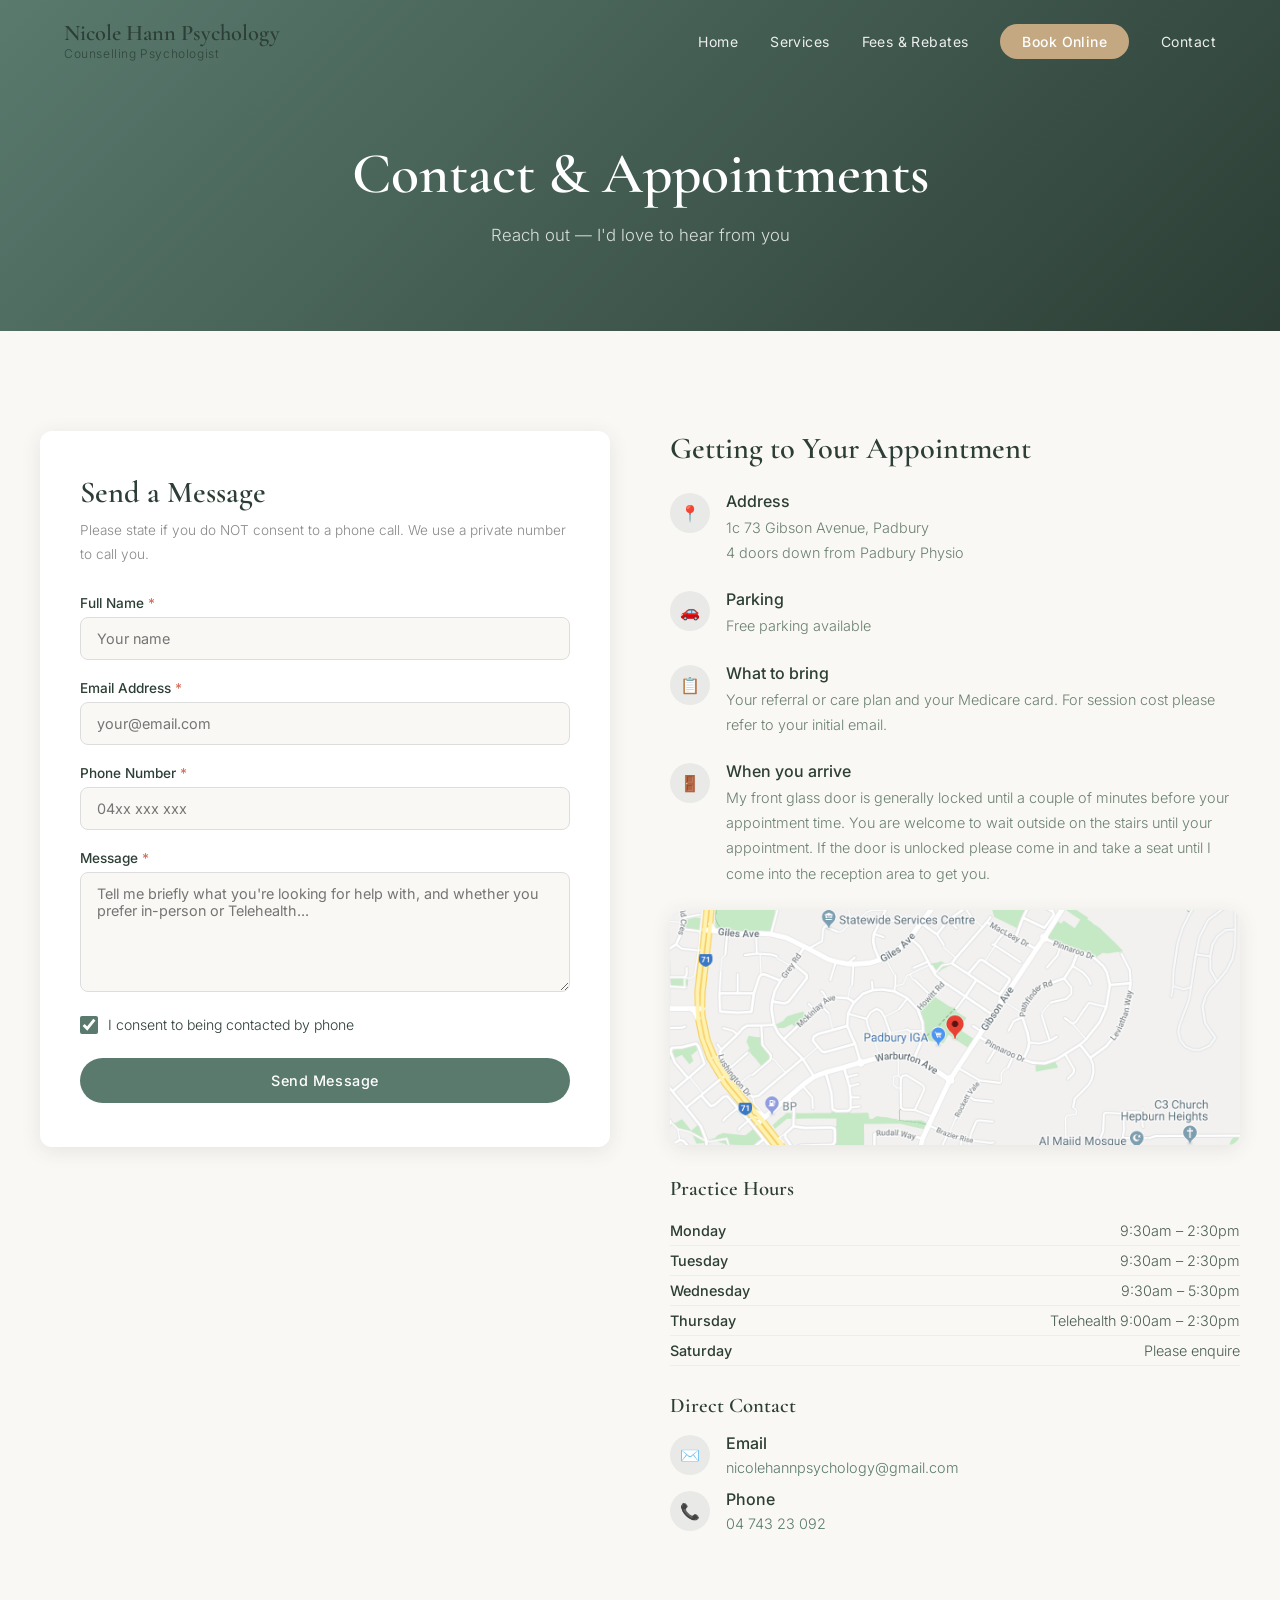
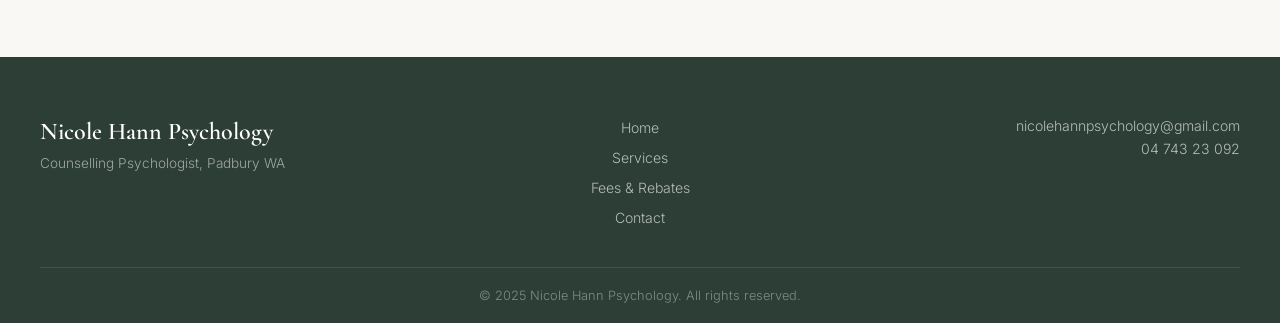
==== contact.html @ cdb74207 "feat: initial build — Nicole Hann Psychology site" ====
<!DOCTYPE html>
<html lang="en">
<head>
  <meta charset="UTF-8" />
  <meta name="viewport" content="width=device-width, initial-scale=1.0" />
  <title>Contact &amp; Appointments | Nicole Hann Psychology</title>
  <meta name="description" content="Book an appointment or get in touch with Nicole Hann Psychology — Counselling Psychologist, Padbury Perth WA. Telehealth immediately available." />
  <link rel="preconnect" href="https://fonts.googleapis.com" />
  <link rel="preconnect" href="https://fonts.gstatic.com" crossorigin />
  <link href="https://fonts.googleapis.com/css2?family=Cormorant+Garamond:wght@400;600&family=Inter:wght@300;400;500&display=swap" rel="stylesheet" />
  <link rel="stylesheet" href="css/style.css" />
</head>
<body>

  <!-- NAV -->
  <nav class="nav scrolled" id="mainNav">
    <div class="nav-container">
      <a href="index.html" class="nav-logo" style="color:var(--dark);">
        Nicole Hann Psychology
        <span>Counselling Psychologist</span>
      </a>
      <ul class="nav-links">
        <li><a href="index.html">Home</a></li>
        <li><a href="services.html">Services</a></li>
        <li><a href="health-plans.html">Fees &amp; Rebates</a></li>
        <li><a href="contact.html" class="btn-nav">Book Online</a></li>
        <li><a href="contact.html">Contact</a></li>
      </ul>
      <button class="hamburger" aria-label="Toggle menu">
        <span></span><span></span><span></span>
      </button>
    </div>
    <div class="mobile-menu">
      <a href="index.html">Home</a>
      <a href="services.html">Services</a>
      <a href="health-plans.html">Fees &amp; Rebates</a>
      <a href="contact.html">Contact</a>
      <a href="contact.html" class="btn-nav">Book Online</a>
    </div>
  </nav>

  <!-- PAGE HERO -->
  <div class="page-hero">
    <h1>Contact &amp; Appointments</h1>
    <p>Reach out — I'd love to hear from you</p>
  </div>

  <!-- CONTACT SECTION -->
  <section class="section">
    <div class="container">
      <div class="contact-grid">

        <!-- FORM -->
        <div class="contact-form-wrap reveal">
          <h2>Send a Message</h2>
          <p class="form-note">Please state if you do NOT consent to a phone call. We use a private number to call you.</p>

          <form id="contactForm" novalidate>
            <div class="form-group">
              <label for="name">Full Name <span style="color:#d4705a;">*</span></label>
              <input type="text" id="name" name="name" placeholder="Your name" required />
            </div>
            <div class="form-group">
              <label for="email">Email Address <span style="color:#d4705a;">*</span></label>
              <input type="email" id="email" name="email" placeholder="your@email.com" required />
            </div>
            <div class="form-group">
              <label for="phone">Phone Number <span style="color:#d4705a;">*</span></label>
              <input type="tel" id="phone" name="phone" placeholder="04xx xxx xxx" required />
            </div>
            <div class="form-group">
              <label for="message">Message <span style="color:#d4705a;">*</span></label>
              <textarea id="message" name="message" placeholder="Tell me briefly what you're looking for help with, and whether you prefer in-person or Telehealth..." required></textarea>
            </div>
            <label class="form-checkbox">
              <input type="checkbox" name="phoneConsent" id="phoneConsent" checked />
              <span>I consent to being contacted by phone</span>
            </label>
            <button type="submit" class="btn btn-primary" style="width:100%;">Send Message</button>
          </form>

          <div id="formSuccess" class="form-success">
            <div class="success-icon">✓</div>
            <h3>Thank you!</h3>
            <p>We'll be in touch soon.</p>
          </div>
        </div>

        <!-- PRACTICE INFO -->
        <div class="contact-info reveal">
          <h2>Getting to Your Appointment</h2>

          <div class="info-item">
            <div class="info-item-icon">📍</div>
            <div class="info-item-text">
              <strong>Address</strong>
              <p>1c 73 Gibson Avenue, Padbury<br />4 doors down from Padbury Physio</p>
            </div>
          </div>

          <div class="info-item">
            <div class="info-item-icon">🚗</div>
            <div class="info-item-text">
              <strong>Parking</strong>
              <p>Free parking available</p>
            </div>
          </div>

          <div class="info-item">
            <div class="info-item-icon">📋</div>
            <div class="info-item-text">
              <strong>What to bring</strong>
              <p>Your referral or care plan and your Medicare card. For session cost please refer to your initial email.</p>
            </div>
          </div>

          <div class="info-item">
            <div class="info-item-icon">🚪</div>
            <div class="info-item-text">
              <strong>When you arrive</strong>
              <p>My front glass door is generally locked until a couple of minutes before your appointment time. You are welcome to wait outside on the stairs until your appointment. If the door is unlocked please come in and take a seat until I come into the reception area to get you.</p>
            </div>
          </div>

          <div class="map-wrap">
            <img src="images/map.png" alt="Map to Nicole Hann Psychology, Padbury" />
          </div>

          <!-- HOURS -->
          <div style="margin-top:32px;">
            <h3 style="font-size:1.3rem;color:var(--dark);margin-bottom:14px;">Practice Hours</h3>
            <ul class="hours-list">
              <li><strong>Monday</strong> <span>9:30am – 2:30pm</span></li>
              <li><strong>Tuesday</strong> <span>9:30am – 2:30pm</span></li>
              <li><strong>Wednesday</strong> <span>9:30am – 5:30pm</span></li>
              <li><strong>Thursday</strong> <span>Telehealth 9:00am – 2:30pm</span></li>
              <li><strong>Saturday</strong> <span>Please enquire</span></li>
            </ul>
          </div>

          <!-- DIRECT CONTACT -->
          <div style="margin-top:28px;">
            <h3 style="font-size:1.3rem;color:var(--dark);margin-bottom:14px;">Direct Contact</h3>
            <div class="info-item" style="margin-bottom:12px;">
              <div class="info-item-icon">✉️</div>
              <div class="info-item-text">
                <strong>Email</strong>
                <a href="mailto:nicolehannpsychology@gmail.com" style="color:var(--primary);font-size:0.9rem;">nicolehannpsychology@gmail.com</a>
              </div>
            </div>
            <div class="info-item">
              <div class="info-item-icon">📞</div>
              <div class="info-item-text">
                <strong>Phone</strong>
                <a href="tel:0474323092" style="color:var(--primary);font-size:0.9rem;">04 743 23 092</a>
              </div>
            </div>
          </div>
        </div>

      </div>
    </div>
  </section>

  <!-- FOOTER -->
  <footer class="footer">
    <div class="footer-grid">
      <div class="footer-brand">
        <div class="footer-logo">Nicole Hann Psychology</div>
        <p>Counselling Psychologist, Padbury WA</p>
      </div>
      <ul class="footer-links">
        <li><a href="index.html">Home</a></li>
        <li><a href="services.html">Services</a></li>
        <li><a href="health-plans.html">Fees &amp; Rebates</a></li>
        <li><a href="contact.html">Contact</a></li>
      </ul>
      <div class="footer-contact">
        <a href="mailto:nicolehannpsychology@gmail.com">nicolehannpsychology@gmail.com</a>
        <a href="tel:0474323092">04 743 23 092</a>
      </div>
    </div>
    <div class="footer-bottom">
      &copy; 2025 Nicole Hann Psychology. All rights reserved.
    </div>
  </footer>

  <script src="js/main.js"></script>
</body>
</html>
---- css/style.css ----
/* =============================
   Nicole Hann Psychology
   Global Styles
   ============================= */

:root {
  --primary: #5a7a6e;
  --secondary: #c4a882;
  --accent: #d4b5a0;
  --dark: #2c3e35;
  --light-bg: #faf8f5;
  --white: #ffffff;
  --section-alt: #f0ece6;
  --shadow: 0 4px 20px rgba(44, 62, 53, 0.1);
  --shadow-hover: 0 8px 30px rgba(44, 62, 53, 0.18);
  --radius: 12px;
  --transition: all 0.3s ease;
}

* {
  margin: 0;
  padding: 0;
  box-sizing: border-box;
}

html {
  scroll-behavior: smooth;
}

body {
  font-family: 'Inter', sans-serif;
  font-weight: 300;
  color: var(--dark);
  background: var(--light-bg);
  opacity: 0;
  animation: pageLoad 0.6s ease forwards;
}

@keyframes pageLoad {
  to { opacity: 1; }
}

h1, h2, h3, h4, h5 {
  font-family: 'Cormorant Garamond', serif;
  font-weight: 600;
  line-height: 1.2;
}

p {
  line-height: 1.75;
  color: #4a5e55;
}

a {
  color: var(--primary);
  text-decoration: none;
  transition: var(--transition);
}

a:hover {
  color: var(--secondary);
}

img {
  max-width: 100%;
  display: block;
}

/* ===== NAVIGATION ===== */
.nav {
  position: fixed;
  top: 0;
  left: 0;
  right: 0;
  z-index: 1000;
  padding: 20px 0;
  transition: var(--transition);
}

.nav.scrolled {
  background: var(--white);
  box-shadow: 0 2px 20px rgba(44, 62, 53, 0.12);
  padding: 12px 0;
}

.nav-container {
  max-width: 1200px;
  margin: 0 auto;
  padding: 0 24px;
  display: flex;
  align-items: center;
  justify-content: space-between;
}

.nav-logo {
  font-family: 'Cormorant Garamond', serif;
  font-size: 1.4rem;
  font-weight: 600;
  color: var(--white);
  transition: var(--transition);
  line-height: 1.2;
}

.nav-logo span {
  display: block;
  font-size: 0.75rem;
  font-family: 'Inter', sans-serif;
  font-weight: 300;
  letter-spacing: 0.05em;
  opacity: 0.85;
}

.nav.scrolled .nav-logo {
  color: var(--dark);
}

.nav-links {
  display: flex;
  align-items: center;
  gap: 32px;
  list-style: none;
}

.nav-links a {
  font-family: 'Inter', sans-serif;
  font-size: 0.875rem;
  font-weight: 400;
  color: rgba(255,255,255,0.9);
  letter-spacing: 0.03em;
  transition: var(--transition);
}

.nav.scrolled .nav-links a {
  color: var(--dark);
}

.nav-links a:hover {
  color: var(--secondary);
}

.nav-links .btn-nav {
  background: var(--secondary);
  color: var(--white) !important;
  padding: 9px 22px;
  border-radius: 50px;
  font-weight: 500;
}

.nav-links .btn-nav:hover {
  background: var(--primary);
  color: var(--white) !important;
}

.hamburger {
  display: none;
  flex-direction: column;
  gap: 5px;
  cursor: pointer;
  padding: 4px;
  background: none;
  border: none;
}

.hamburger span {
  display: block;
  width: 24px;
  height: 2px;
  background: var(--white);
  transition: var(--transition);
  border-radius: 2px;
}

.nav.scrolled .hamburger span {
  background: var(--dark);
}

.hamburger.open span:nth-child(1) { transform: rotate(45deg) translate(5px, 5px); }
.hamburger.open span:nth-child(2) { opacity: 0; }
.hamburger.open span:nth-child(3) { transform: rotate(-45deg) translate(5px, -5px); }

.mobile-menu {
  display: none;
  flex-direction: column;
  background: var(--white);
  padding: 20px 24px;
  gap: 16px;
  box-shadow: 0 8px 24px rgba(0,0,0,0.1);
}

.mobile-menu.open {
  display: flex;
}

.mobile-menu a {
  color: var(--dark);
  font-size: 1rem;
  padding: 8px 0;
  border-bottom: 1px solid var(--section-alt);
}

.mobile-menu .btn-nav {
  background: var(--secondary);
  color: var(--white) !important;
  padding: 12px 22px;
  border-radius: 50px;
  text-align: center;
  border: none;
}

/* ===== BUTTONS ===== */
.btn {
  display: inline-block;
  padding: 14px 32px;
  border-radius: 50px;
  font-family: 'Inter', sans-serif;
  font-size: 0.9rem;
  font-weight: 500;
  letter-spacing: 0.04em;
  transition: var(--transition);
  cursor: pointer;
  border: none;
}

.btn-primary {
  background: var(--primary);
  color: var(--white);
}

.btn-primary:hover {
  background: var(--dark);
  color: var(--white);
  transform: translateY(-2px);
}

.btn-secondary {
  background: transparent;
  color: var(--white);
  border: 2px solid rgba(255,255,255,0.7);
}

.btn-secondary:hover {
  background: rgba(255,255,255,0.15);
  color: var(--white);
  border-color: var(--white);
}

.btn-outline {
  background: transparent;
  color: var(--primary);
  border: 2px solid var(--primary);
}

.btn-outline:hover {
  background: var(--primary);
  color: var(--white);
  transform: translateY(-2px);
}

/* ===== HERO ===== */
.hero {
  position: relative;
  min-height: 100vh;
  display: flex;
  align-items: center;
  justify-content: center;
  text-align: center;
  overflow: hidden;
}

.hero-bg {
  position: absolute;
  inset: 0;
  background-image: url('../images/hero-banner.png');
  background-size: cover;
  background-position: center;
  z-index: 0;
}

.hero-bg::after {
  content: '';
  position: absolute;
  inset: 0;
  background: linear-gradient(135deg, 
    rgba(90,122,110,0.75) 0%, 
    rgba(44,62,53,0.65) 40%,
    rgba(196,168,130,0.5) 100%);
}

.hero-canvas {
  position: absolute;
  inset: 0;
  z-index: 1;
  pointer-events: none;
}

.hero-content {
  position: relative;
  z-index: 2;
  max-width: 760px;
  padding: 0 24px;
  color: var(--white);
}

.hero-tag {
  display: inline-block;
  background: rgba(255,255,255,0.2);
  border: 1px solid rgba(255,255,255,0.4);
  color: var(--white);
  padding: 6px 20px;
  border-radius: 50px;
  font-size: 0.8rem;
  letter-spacing: 0.1em;
  text-transform: uppercase;
  margin-bottom: 24px;
}

.hero h1 {
  font-size: clamp(2.8rem, 6vw, 5rem);
  color: var(--white);
  margin-bottom: 12px;
  text-shadow: 0 2px 20px rgba(0,0,0,0.2);
}

.hero-sub {
  font-family: 'Inter', sans-serif;
  font-size: 1.1rem;
  font-weight: 300;
  letter-spacing: 0.08em;
  color: rgba(255,255,255,0.9);
  margin-bottom: 24px;
}

.hero-body {
  font-size: 1rem;
  color: rgba(255,255,255,0.88);
  margin-bottom: 12px;
  max-width: 600px;
  margin-left: auto;
  margin-right: auto;
}

.hero-availability {
  display: inline-block;
  background: rgba(212, 181, 160, 0.3);
  border: 1px solid rgba(212, 181, 160, 0.6);
  color: var(--white);
  padding: 8px 20px;
  border-radius: 50px;
  font-size: 0.85rem;
  margin: 16px 0 32px;
}

.hero-availability strong {
  color: #f5dcc3;
}

.hero-buttons {
  display: flex;
  gap: 16px;
  justify-content: center;
  flex-wrap: wrap;
}

/* ===== PAGE HERO (interior pages) ===== */
.page-hero {
  background: linear-gradient(135deg, var(--primary) 0%, var(--dark) 100%);
  padding: 140px 24px 80px;
  text-align: center;
  color: var(--white);
}

.page-hero h1 {
  font-size: clamp(2.4rem, 5vw, 3.6rem);
  color: var(--white);
  margin-bottom: 12px;
}

.page-hero p {
  color: rgba(255,255,255,0.8);
  font-size: 1.05rem;
  max-width: 500px;
  margin: 0 auto;
}

/* ===== SECTIONS ===== */
.section {
  padding: 100px 24px;
}

.section-alt {
  background: var(--section-alt);
}

.container {
  max-width: 1200px;
  margin: 0 auto;
}

.section-label {
  font-family: 'Inter', sans-serif;
  font-size: 0.75rem;
  font-weight: 500;
  letter-spacing: 0.15em;
  text-transform: uppercase;
  color: var(--secondary);
  margin-bottom: 12px;
}

.section-title {
  font-size: clamp(2rem, 4vw, 3rem);
  color: var(--dark);
  margin-bottom: 20px;
}

.section-body {
  font-size: 1rem;
  color: #4a5e55;
  max-width: 700px;
}

/* ===== TWO COLUMN ===== */
.two-col {
  display: grid;
  grid-template-columns: 1fr 1fr;
  gap: 80px;
  align-items: center;
}

.two-col.reverse {
  direction: rtl;
}

.two-col.reverse > * {
  direction: ltr;
}

/* ===== ABOUT SECTION ===== */
.about-text p {
  margin-bottom: 18px;
}

.about-img {
  border-radius: var(--radius);
  overflow: hidden;
  box-shadow: var(--shadow);
}

.about-img img {
  width: 100%;
  height: 500px;
  object-fit: cover;
  object-position: top;
}

/* ===== FOCUS AREAS ===== */
.focus-grid {
  display: flex;
  flex-wrap: wrap;
  gap: 12px;
  margin-top: 40px;
}

.focus-tag {
  background: var(--white);
  border: 1.5px solid var(--accent);
  color: var(--dark);
  padding: 10px 20px;
  border-radius: 50px;
  font-size: 0.88rem;
  font-weight: 400;
  transition: var(--transition);
  opacity: 0;
  transform: translateY(16px);
}

.focus-tag.visible {
  opacity: 1;
  transform: translateY(0);
}

.focus-tag:hover {
  background: var(--primary);
  color: var(--white);
  border-color: var(--primary);
  transform: translateY(-2px);
}

.focus-note {
  margin-top: 28px;
  font-size: 0.9rem;
  color: #6a8070;
}

.focus-note a {
  color: var(--primary);
  font-weight: 500;
}

/* ===== CTA BANNER ===== */
.cta-banner {
  background: linear-gradient(135deg, var(--primary) 0%, var(--dark) 100%);
  padding: 80px 24px;
  text-align: center;
}

.cta-banner h2 {
  color: var(--white);
  font-size: clamp(1.8rem, 3.5vw, 2.8rem);
  margin-bottom: 12px;
}

.cta-banner p {
  color: rgba(255,255,255,0.8);
  margin-bottom: 32px;
  font-size: 1.05rem;
}

.cta-banner .btn {
  background: var(--white);
  color: var(--primary);
}

.cta-banner .btn:hover {
  background: var(--secondary);
  color: var(--white);
  transform: translateY(-2px);
}

/* ===== CARDS ===== */
.cards-grid {
  display: grid;
  grid-template-columns: repeat(auto-fit, minmax(280px, 1fr));
  gap: 28px;
  margin-top: 50px;
}

.card {
  background: var(--white);
  border-radius: var(--radius);
  padding: 36px 30px;
  box-shadow: var(--shadow);
  transition: var(--transition);
}

.card:hover {
  transform: translateY(-4px);
  box-shadow: var(--shadow-hover);
}

.card-icon {
  width: 48px;
  height: 48px;
  background: rgba(90,122,110,0.1);
  border-radius: 50%;
  display: flex;
  align-items: center;
  justify-content: center;
  margin-bottom: 20px;
  font-size: 1.4rem;
}

.card h3 {
  font-size: 1.3rem;
  color: var(--dark);
  margin-bottom: 12px;
}

.card p {
  font-size: 0.9rem;
}

/* ===== SERVICES ===== */
.service-block {
  display: grid;
  grid-template-columns: 1fr 1fr;
  gap: 70px;
  align-items: center;
  margin-bottom: 80px;
}

.service-block:last-of-type {
  margin-bottom: 0;
}

.service-img {
  border-radius: var(--radius);
  overflow: hidden;
  box-shadow: var(--shadow);
}

.service-img img {
  width: 100%;
  height: 380px;
  object-fit: cover;
}

.modality-list {
  list-style: none;
  margin-top: 20px;
}

.modality-list li {
  display: flex;
  align-items: center;
  gap: 10px;
  padding: 10px 0;
  border-bottom: 1px solid var(--section-alt);
  font-size: 0.95rem;
  color: var(--dark);
}

.modality-list li::before {
  content: '';
  width: 8px;
  height: 8px;
  border-radius: 50%;
  background: var(--secondary);
  flex-shrink: 0;
}

.fee-teaser {
  background: var(--light-bg);
  border: 1px solid var(--accent);
  border-radius: var(--radius);
  padding: 24px 28px;
  margin-top: 30px;
  font-size: 0.95rem;
  color: var(--dark);
}

.fee-teaser a {
  font-weight: 500;
  display: inline-block;
  margin-top: 10px;
}

/* ===== FEES PAGE ===== */
.fee-cards {
  display: grid;
  grid-template-columns: repeat(auto-fit, minmax(220px, 1fr));
  gap: 20px;
  margin-top: 30px;
}

.fee-card {
  background: var(--white);
  border-radius: var(--radius);
  padding: 28px 24px;
  box-shadow: var(--shadow);
  text-align: center;
  transition: var(--transition);
}

.fee-card:hover {
  transform: translateY(-4px);
  box-shadow: var(--shadow-hover);
}

.fee-card .fee-title {
  font-family: 'Cormorant Garamond', serif;
  font-size: 1.1rem;
  color: var(--dark);
  margin-bottom: 8px;
}

.fee-card .fee-duration {
  font-size: 0.8rem;
  color: #888;
  margin-bottom: 16px;
}

.fee-card .fee-price {
  font-family: 'Cormorant Garamond', serif;
  font-size: 2.4rem;
  font-weight: 600;
  color: var(--primary);
}

.fee-card .fee-note {
  font-size: 0.78rem;
  color: #888;
  margin-top: 8px;
}

.info-block {
  background: var(--white);
  border-radius: var(--radius);
  padding: 36px;
  box-shadow: var(--shadow);
  margin-bottom: 28px;
}

.info-block h3 {
  font-size: 1.5rem;
  color: var(--dark);
  margin-bottom: 16px;
  padding-bottom: 12px;
  border-bottom: 2px solid var(--accent);
}

.info-block p {
  margin-bottom: 12px;
}

.info-block p:last-child {
  margin-bottom: 0;
}

.highlight-box {
  background: rgba(90,122,110,0.08);
  border-left: 4px solid var(--primary);
  border-radius: 0 8px 8px 0;
  padding: 16px 20px;
  margin: 16px 0;
  font-size: 0.95rem;
}

.highlight-box strong {
  color: var(--primary);
}

/* ===== CONTACT PAGE ===== */
.contact-grid {
  display: grid;
  grid-template-columns: 1fr 1fr;
  gap: 60px;
  align-items: start;
}

.contact-form-wrap {
  background: var(--white);
  border-radius: var(--radius);
  padding: 44px 40px;
  box-shadow: var(--shadow);
}

.contact-form-wrap h2 {
  font-size: 1.9rem;
  color: var(--dark);
  margin-bottom: 8px;
}

.contact-form-wrap .form-note {
  font-size: 0.85rem;
  color: #888;
  margin-bottom: 28px;
}

.form-group {
  margin-bottom: 20px;
}

.form-group label {
  display: block;
  font-size: 0.85rem;
  font-weight: 500;
  color: var(--dark);
  margin-bottom: 6px;
}

.form-group input,
.form-group textarea {
  width: 100%;
  padding: 12px 16px;
  border: 1.5px solid #ddd;
  border-radius: 8px;
  font-family: 'Inter', sans-serif;
  font-size: 0.9rem;
  color: var(--dark);
  background: var(--light-bg);
  transition: var(--transition);
  outline: none;
}

.form-group input:focus,
.form-group textarea:focus {
  border-color: var(--primary);
  background: var(--white);
  box-shadow: 0 0 0 3px rgba(90,122,110,0.1);
}

.form-group textarea {
  resize: vertical;
  min-height: 120px;
}

.form-checkbox {
  display: flex;
  align-items: center;
  gap: 10px;
  margin-bottom: 24px;
  cursor: pointer;
}

.form-checkbox input {
  width: 18px;
  height: 18px;
  accent-color: var(--primary);
  cursor: pointer;
}

.form-checkbox span {
  font-size: 0.88rem;
  color: var(--dark);
}

.form-success {
  display: none;
  text-align: center;
  padding: 32px;
  color: var(--primary);
}

.form-success .success-icon {
  font-size: 3rem;
  margin-bottom: 16px;
}

.form-success h3 {
  font-size: 1.5rem;
  margin-bottom: 8px;
}

.contact-info h2 {
  font-size: 1.9rem;
  color: var(--dark);
  margin-bottom: 24px;
}

.info-item {
  display: flex;
  gap: 16px;
  margin-bottom: 24px;
  align-items: flex-start;
}

.info-item-icon {
  width: 40px;
  height: 40px;
  background: rgba(90,122,110,0.1);
  border-radius: 50%;
  display: flex;
  align-items: center;
  justify-content: center;
  font-size: 1rem;
  flex-shrink: 0;
  margin-top: 2px;
}

.info-item-text strong {
  display: block;
  font-weight: 500;
  color: var(--dark);
  margin-bottom: 4px;
}

.info-item-text p,
.info-item-text span {
  font-size: 0.9rem;
  color: #6a8070;
}

.hours-list {
  list-style: none;
  font-size: 0.9rem;
}

.hours-list li {
  display: flex;
  justify-content: space-between;
  padding: 6px 0;
  border-bottom: 1px solid var(--section-alt);
  color: #4a5e55;
}

.hours-list li strong {
  color: var(--dark);
  font-weight: 500;
}

.map-wrap {
  border-radius: var(--radius);
  overflow: hidden;
  box-shadow: var(--shadow);
  margin-top: 24px;
}

.map-wrap img {
  width: 100%;
  max-height: 280px;
  object-fit: cover;
}

/* ===== FOOTER ===== */
.footer {
  background: var(--dark);
  color: rgba(255,255,255,0.75);
  padding: 60px 24px 0;
}

.footer-grid {
  max-width: 1200px;
  margin: 0 auto;
  display: grid;
  grid-template-columns: 1fr auto 1fr;
  gap: 40px;
  align-items: start;
  padding-bottom: 40px;
}

.footer-brand .footer-logo {
  font-family: 'Cormorant Garamond', serif;
  font-size: 1.5rem;
  font-weight: 600;
  color: var(--white);
  margin-bottom: 6px;
}

.footer-brand p {
  font-size: 0.85rem;
  color: rgba(255,255,255,0.55);
}

.footer-links {
  list-style: none;
  display: flex;
  flex-direction: column;
  gap: 10px;
  text-align: center;
}

.footer-links a {
  color: rgba(255,255,255,0.65);
  font-size: 0.88rem;
  transition: var(--transition);
}

.footer-links a:hover {
  color: var(--secondary);
}

.footer-contact {
  text-align: right;
}

.footer-contact a {
  display: block;
  color: rgba(255,255,255,0.65);
  font-size: 0.88rem;
  margin-bottom: 6px;
  transition: var(--transition);
}

.footer-contact a:hover {
  color: var(--secondary);
}

.footer-bottom {
  max-width: 1200px;
  margin: 0 auto;
  border-top: 1px solid rgba(255,255,255,0.1);
  padding: 20px 0;
  text-align: center;
  font-size: 0.8rem;
  color: rgba(255,255,255,0.4);
}

/* ===== SCROLL REVEAL ===== */
.reveal {
  opacity: 0;
  transform: translateY(30px);
  transition: opacity 0.65s ease, transform 0.65s ease;
}

.reveal.visible {
  opacity: 1;
  transform: translateY(0);
}

/* ===== HERO ANIMATED GRADIENT ===== */
@keyframes heroGradient {
  0%   { background-position: 0% 50%; }
  50%  { background-position: 100% 50%; }
  100% { background-position: 0% 50%; }
}

.hero-gradient-overlay {
  position: absolute;
  inset: 0;
  z-index: 1;
  background: linear-gradient(270deg, 
    rgba(90,122,110,0.45),
    rgba(212,181,160,0.3),
    rgba(44,62,53,0.55),
    rgba(196,168,130,0.3));
  background-size: 400% 400%;
  animation: heroGradient 20s ease infinite;
}

/* ===== RESPONSIVE ===== */
@media (max-width: 900px) {
  .two-col,
  .service-block,
  .contact-grid {
    grid-template-columns: 1fr;
    gap: 40px;
  }

  .two-col.reverse {
    direction: ltr;
  }

  .footer-grid {
    grid-template-columns: 1fr;
    text-align: center;
  }

  .footer-contact {
    text-align: center;
  }

  .footer-links {
    flex-direction: row;
    flex-wrap: wrap;
    justify-content: center;
  }

  .nav-links {
    display: none;
  }

  .hamburger {
    display: flex;
  }
}

@media (max-width: 600px) {
  .section {
    padding: 70px 20px;
  }

  .about-img img {
    height: 340px;
  }

  .fee-cards {
    grid-template-columns: 1fr 1fr;
  }

  .contact-form-wrap {
    padding: 30px 24px;
  }

  .hero-buttons {
    flex-direction: column;
    align-items: center;
  }
}
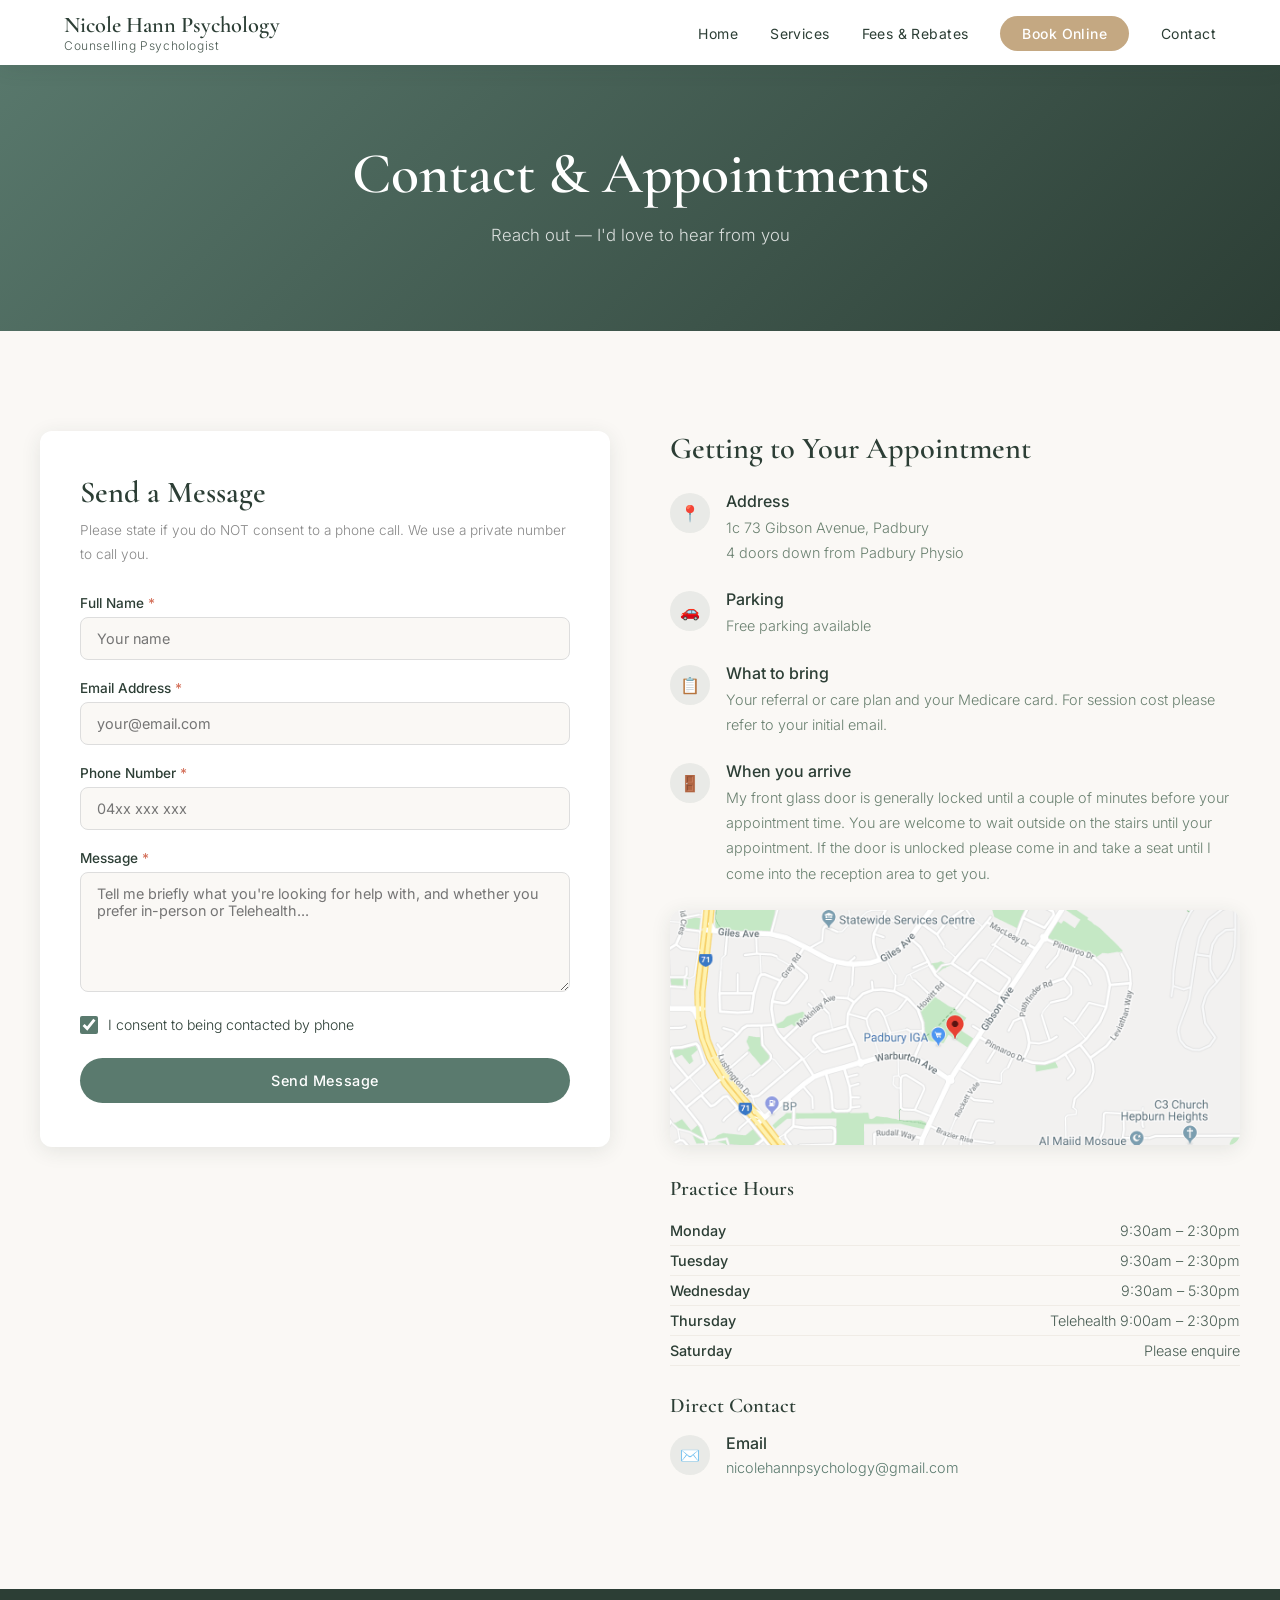
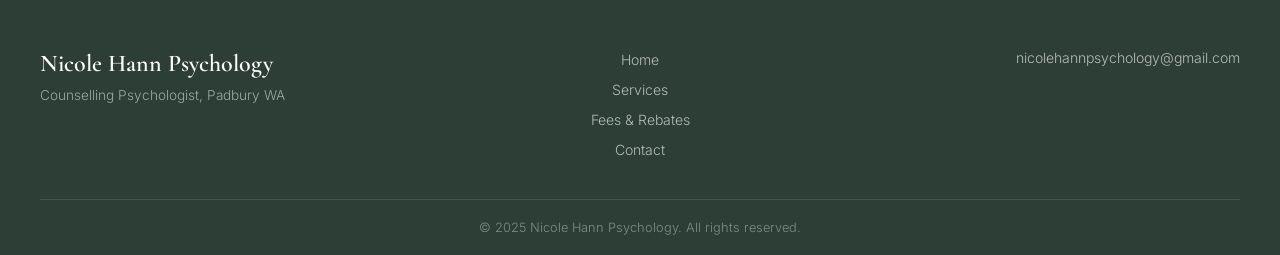
==== commit 473306ee: "Remove phone number from contact page and footer" ====
--- a/contact.html
+++ b/contact.html
@@ -148,13 +148,7 @@
                 <a href="mailto:nicolehannpsychology@gmail.com" style="color:var(--primary);font-size:0.9rem;">nicolehannpsychology@gmail.com</a>
               </div>
             </div>
-            <div class="info-item">
-              <div class="info-item-icon">📞</div>
-              <div class="info-item-text">
-                <strong>Phone</strong>
-                <a href="tel:0474323092" style="color:var(--primary);font-size:0.9rem;">04 743 23 092</a>
-              </div>
-            </div>
+
           </div>
         </div>
 
@@ -177,7 +171,6 @@
       </ul>
       <div class="footer-contact">
         <a href="mailto:nicolehannpsychology@gmail.com">nicolehannpsychology@gmail.com</a>
-        <a href="tel:0474323092">04 743 23 092</a>
       </div>
     </div>
     <div class="footer-bottom">
--- a/css/style.css
+++ b/css/style.css
@@ -75,6 +75,8 @@
   z-index: 1000;
   padding: 20px 0;
   transition: var(--transition);
+  background: var(--white);
+  box-shadow: 0 2px 20px rgba(44, 62, 53, 0.08);
 }
 
 .nav.scrolled {
@@ -96,7 +98,7 @@
   font-family: 'Cormorant Garamond', serif;
   font-size: 1.4rem;
   font-weight: 600;
-  color: var(--white);
+  color: var(--dark);
   transition: var(--transition);
   line-height: 1.2;
 }
@@ -125,7 +127,7 @@
   font-family: 'Inter', sans-serif;
   font-size: 0.875rem;
   font-weight: 400;
-  color: rgba(255,255,255,0.9);
+  color: var(--dark);
   letter-spacing: 0.03em;
   transition: var(--transition);
 }
@@ -258,107 +260,111 @@
 
 /* ===== HERO ===== */
 .hero {
-  position: relative;
   min-height: 100vh;
   display: flex;
   align-items: center;
   justify-content: center;
   text-align: center;
-  overflow: hidden;
-}
-
-.hero-bg {
-  position: absolute;
-  inset: 0;
-  background-image: url('../images/hero-banner.png');
-  background-size: cover;
-  background-position: center;
-  z-index: 0;
-}
-
-.hero-bg::after {
+  padding: 120px 24px 80px;
+  background: #f9f7f4;
+  position: relative;
+}
+
+.hero::before {
   content: '';
   position: absolute;
   inset: 0;
-  background: linear-gradient(135deg, 
-    rgba(90,122,110,0.75) 0%, 
-    rgba(44,62,53,0.65) 40%,
-    rgba(196,168,130,0.5) 100%);
-}
-
-.hero-canvas {
-  position: absolute;
-  inset: 0;
-  z-index: 1;
+  background: 
+    radial-gradient(ellipse at 20% 50%, rgba(90,122,110,0.08) 0%, transparent 60%),
+    radial-gradient(ellipse at 80% 20%, rgba(196,168,130,0.1) 0%, transparent 50%);
   pointer-events: none;
 }
 
-.hero-content {
+.hero-inner {
   position: relative;
-  z-index: 2;
-  max-width: 760px;
-  padding: 0 24px;
-  color: var(--white);
-}
-
-.hero-tag {
-  display: inline-block;
-  background: rgba(255,255,255,0.2);
-  border: 1px solid rgba(255,255,255,0.4);
-  color: var(--white);
-  padding: 6px 20px;
+  max-width: 680px;
+  display: flex;
+  flex-direction: column;
+  align-items: center;
+}
+
+.hero-logo {
+  width: min(700px, 90vw);
+  height: auto;
+  margin-bottom: 32px;
+}
+
+.hero-divider {
+  width: 60px;
+  height: 1.5px;
+  background: var(--primary);
+  opacity: 0.4;
+  margin-bottom: 28px;
+}
+
+.hero-tagline {
+  font-family: 'Inter', sans-serif;
+  font-size: 0.8rem;
+  font-weight: 500;
+  letter-spacing: 0.14em;
+  text-transform: uppercase;
+  color: var(--primary);
+  margin-bottom: 20px;
+}
+
+.hero-body {
+  font-family: 'Inter', sans-serif;
+  font-size: 1.05rem;
+  font-weight: 300;
+  color: #555;
+  line-height: 1.85;
+  max-width: 520px;
+  margin-bottom: 28px;
+}
+
+.hero-availability {
+  display: inline-flex;
+  align-items: center;
+  gap: 8px;
+  background: #eef4f0;
+  border: 1px solid rgba(90,122,110,0.3);
+  color: var(--primary);
+  padding: 8px 22px;
   border-radius: 50px;
-  font-size: 0.8rem;
-  letter-spacing: 0.1em;
+  font-size: 0.82rem;
+  font-family: 'Inter', sans-serif;
+  margin-bottom: 36px;
+}
+
+.hero-availability strong {
+  font-weight: 600;
+}
+
+.hero-buttons {
+  display: flex;
+  gap: 14px;
+  flex-wrap: wrap;
+  justify-content: center;
+}
+
+.btn-ghost {
+  padding: 14px 28px;
+  border-radius: 4px;
+  font-family: 'Inter', sans-serif;
+  font-size: 0.85rem;
+  font-weight: 500;
+  letter-spacing: 0.06em;
   text-transform: uppercase;
-  margin-bottom: 24px;
-}
-
-.hero h1 {
-  font-size: clamp(2.8rem, 6vw, 5rem);
-  color: var(--white);
-  margin-bottom: 12px;
-  text-shadow: 0 2px 20px rgba(0,0,0,0.2);
-}
-
-.hero-sub {
-  font-family: 'Inter', sans-serif;
-  font-size: 1.1rem;
-  font-weight: 300;
-  letter-spacing: 0.08em;
-  color: rgba(255,255,255,0.9);
-  margin-bottom: 24px;
-}
-
-.hero-body {
-  font-size: 1rem;
-  color: rgba(255,255,255,0.88);
-  margin-bottom: 12px;
-  max-width: 600px;
-  margin-left: auto;
-  margin-right: auto;
-}
-
-.hero-availability {
-  display: inline-block;
-  background: rgba(212, 181, 160, 0.3);
-  border: 1px solid rgba(212, 181, 160, 0.6);
-  color: var(--white);
-  padding: 8px 20px;
-  border-radius: 50px;
-  font-size: 0.85rem;
-  margin: 16px 0 32px;
-}
-
-.hero-availability strong {
-  color: #f5dcc3;
-}
-
-.hero-buttons {
-  display: flex;
-  gap: 16px;
-  justify-content: center;
-  flex-wrap: wrap;
+  text-decoration: none;
+  transition: all 0.2s;
+  background: transparent;
+  border: 1.5px solid var(--primary);
+  color: var(--primary);
+}
+
+.btn-ghost:hover {
+  background: var(--primary);
+  color: var(--white);
 }
 
 /* ===== PAGE HERO (interior pages) ===== */
@@ -977,25 +983,7 @@
   transform: translateY(0);
 }
 
-/* ===== HERO ANIMATED GRADIENT ===== */
-@keyframes heroGradient {
-  0%   { background-position: 0% 50%; }
-  50%  { background-position: 100% 50%; }
-  100% { background-position: 0% 50%; }
-}
-
-.hero-gradient-overlay {
-  position: absolute;
-  inset: 0;
-  z-index: 1;
-  background: linear-gradient(270deg, 
-    rgba(90,122,110,0.45),
-    rgba(212,181,160,0.3),
-    rgba(44,62,53,0.55),
-    rgba(196,168,130,0.3));
-  background-size: 400% 400%;
-  animation: heroGradient 20s ease infinite;
-}
+/* old gradient overlay — removed */
 
 /* ===== RESPONSIVE ===== */
 @media (max-width: 900px) {
@@ -1053,6 +1041,12 @@
 
   .hero-buttons {
     flex-direction: column;
-    align-items: center;
-  }
-}
+    align-items: flex-start;
+  }
+}
+
+@media (max-width: 600px) {
+  .hero-logo {
+    width: min(360px, 85vw);
+  }
+}
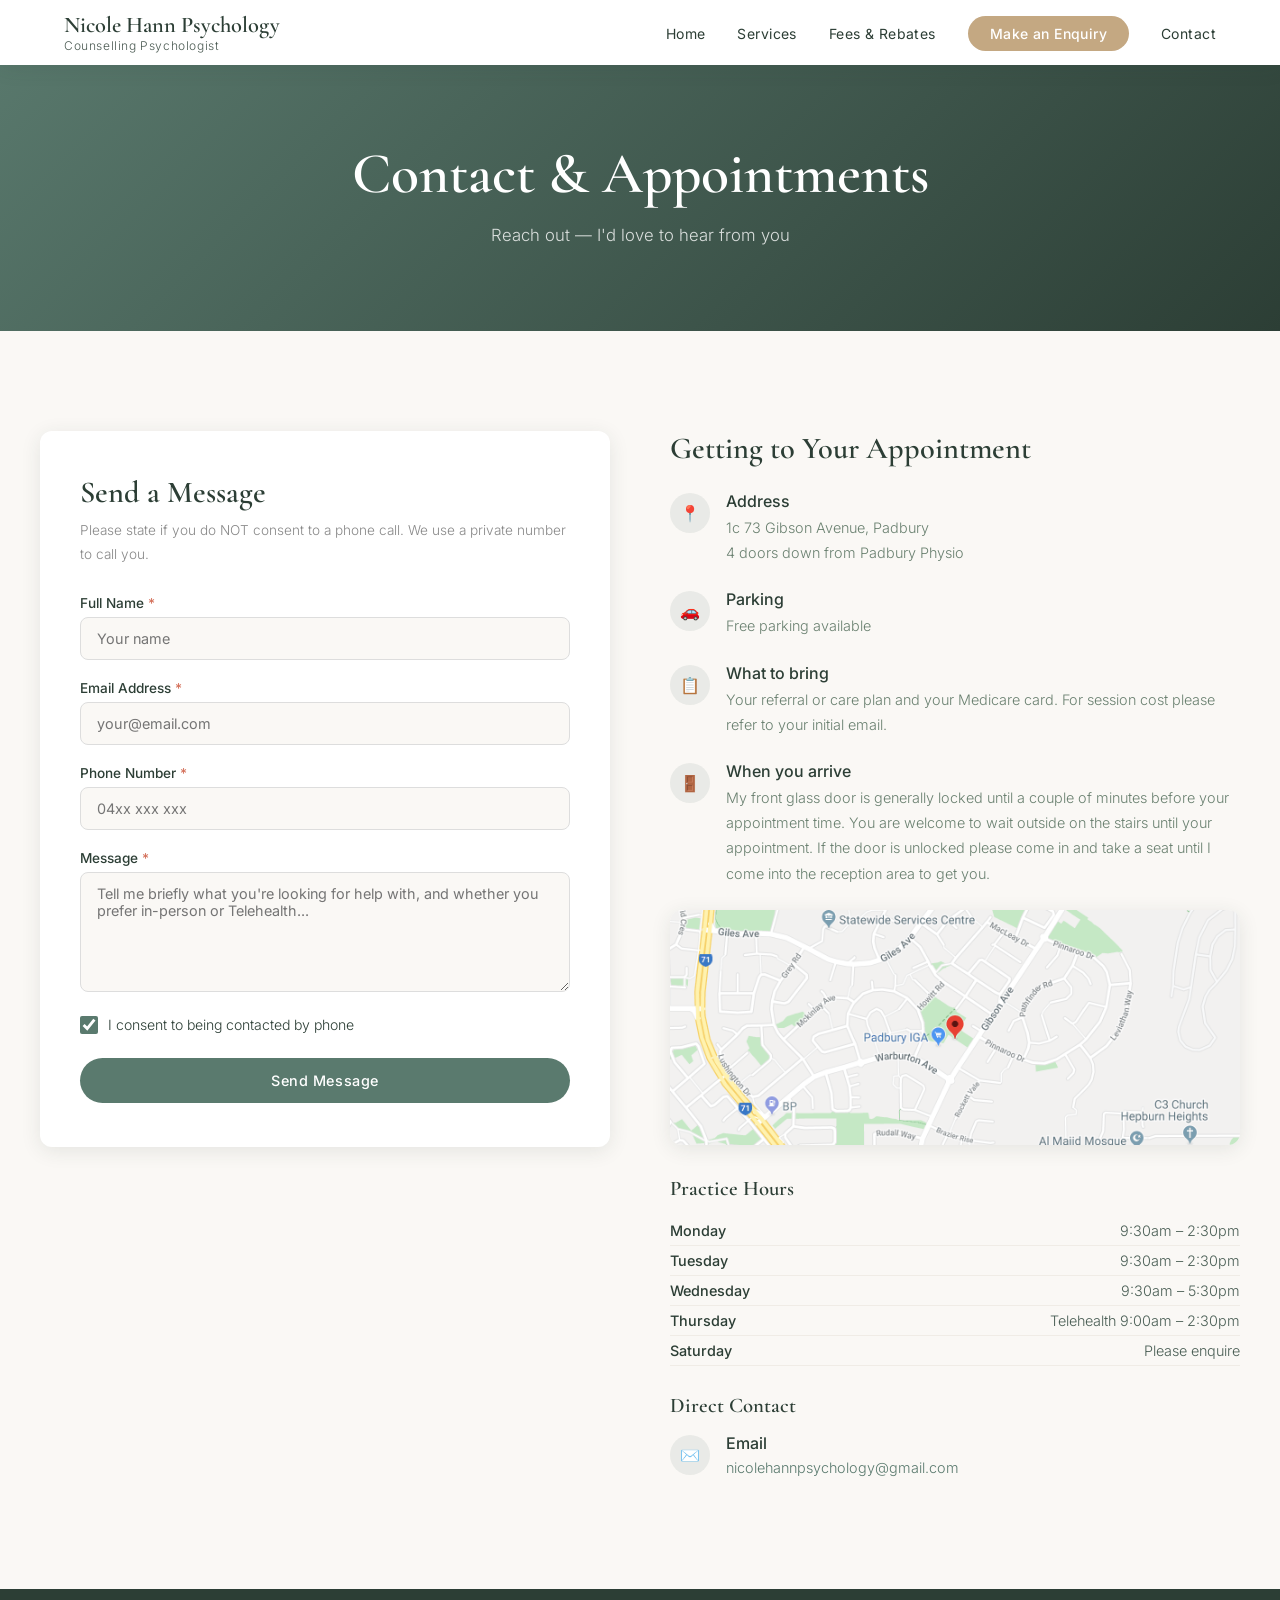
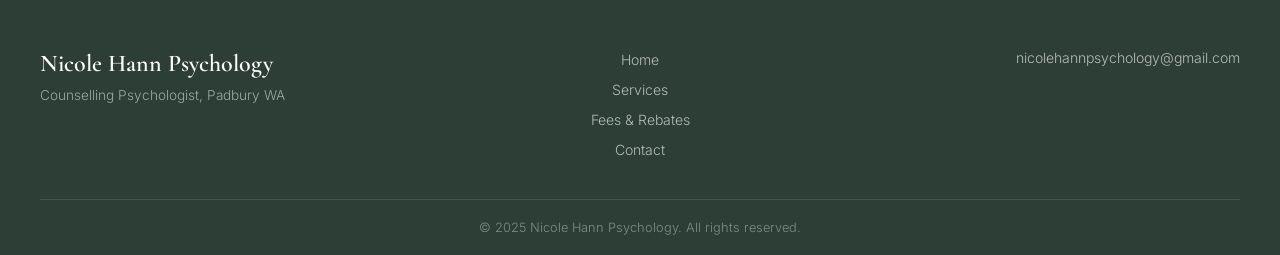
==== commit 9fb5d6cf: "Change 'Book Online' to 'Make an Enquiry'" ====
--- a/contact.html
+++ b/contact.html
@@ -23,7 +23,7 @@
         <li><a href="index.html">Home</a></li>
         <li><a href="services.html">Services</a></li>
         <li><a href="health-plans.html">Fees &amp; Rebates</a></li>
-        <li><a href="contact.html" class="btn-nav">Book Online</a></li>
+        <li><a href="contact.html" class="btn-nav">Make an Enquiry</a></li>
         <li><a href="contact.html">Contact</a></li>
       </ul>
       <button class="hamburger" aria-label="Toggle menu">
@@ -35,7 +35,7 @@
       <a href="services.html">Services</a>
       <a href="health-plans.html">Fees &amp; Rebates</a>
       <a href="contact.html">Contact</a>
-      <a href="contact.html" class="btn-nav">Book Online</a>
+      <a href="contact.html" class="btn-nav">Make an Enquiry</a>
     </div>
   </nav>
 
--- a/css/style.css
+++ b/css/style.css
@@ -266,7 +266,7 @@
   justify-content: center;
   text-align: center;
   padding: 120px 24px 80px;
-  background: #f9f7f4;
+  background: var(--light-bg);
   position: relative;
 }
 
@@ -274,9 +274,7 @@
   content: '';
   position: absolute;
   inset: 0;
-  background: 
-    radial-gradient(ellipse at 20% 50%, rgba(90,122,110,0.08) 0%, transparent 60%),
-    radial-gradient(ellipse at 80% 20%, rgba(196,168,130,0.1) 0%, transparent 50%);
+  background: transparent;
   pointer-events: none;
 }
 
@@ -286,12 +284,21 @@
   display: flex;
   flex-direction: column;
   align-items: center;
+  background: transparent;
+  padding: 0;
+  margin: 0;
 }
 
 .hero-logo {
-  width: min(700px, 90vw);
+  width: min(560px, 85vw);
   height: auto;
   margin-bottom: 32px;
+  object-fit: contain;
+  max-height: 560px;
+  background: transparent;
+  border: none;
+  box-shadow: none;
+  padding: 0;
 }
 
 .hero-divider {
@@ -333,6 +340,7 @@
   border-radius: 50px;
   font-size: 0.82rem;
   font-family: 'Inter', sans-serif;
+  margin-top: 48px;
   margin-bottom: 36px;
 }
 
@@ -441,19 +449,25 @@
 }
 
 /* ===== ABOUT SECTION ===== */
+.about-text {
+  max-width: 700px;
+}
+
 .about-text p {
   margin-bottom: 18px;
 }
 
 .about-img {
-  border-radius: var(--radius);
+  border-radius: 0;
   overflow: hidden;
-  box-shadow: var(--shadow);
+  box-shadow: none;
+  width: 100vw;
+  margin-left: calc(-50vw + 50%);
 }
 
 .about-img img {
   width: 100%;
-  height: 500px;
+  height: 400px;
   object-fit: cover;
   object-position: top;
 }
@@ -475,8 +489,8 @@
   font-size: 0.88rem;
   font-weight: 400;
   transition: var(--transition);
-  opacity: 0;
-  transform: translateY(16px);
+  opacity: 1;
+  transform: translateY(0);
 }
 
 .focus-tag.visible {
@@ -1027,6 +1041,11 @@
     padding: 70px 20px;
   }
 
+  .about-img {
+    width: 100vw;
+    margin-left: calc(-50vw + 50%);
+  }
+
   .about-img img {
     height: 340px;
   }
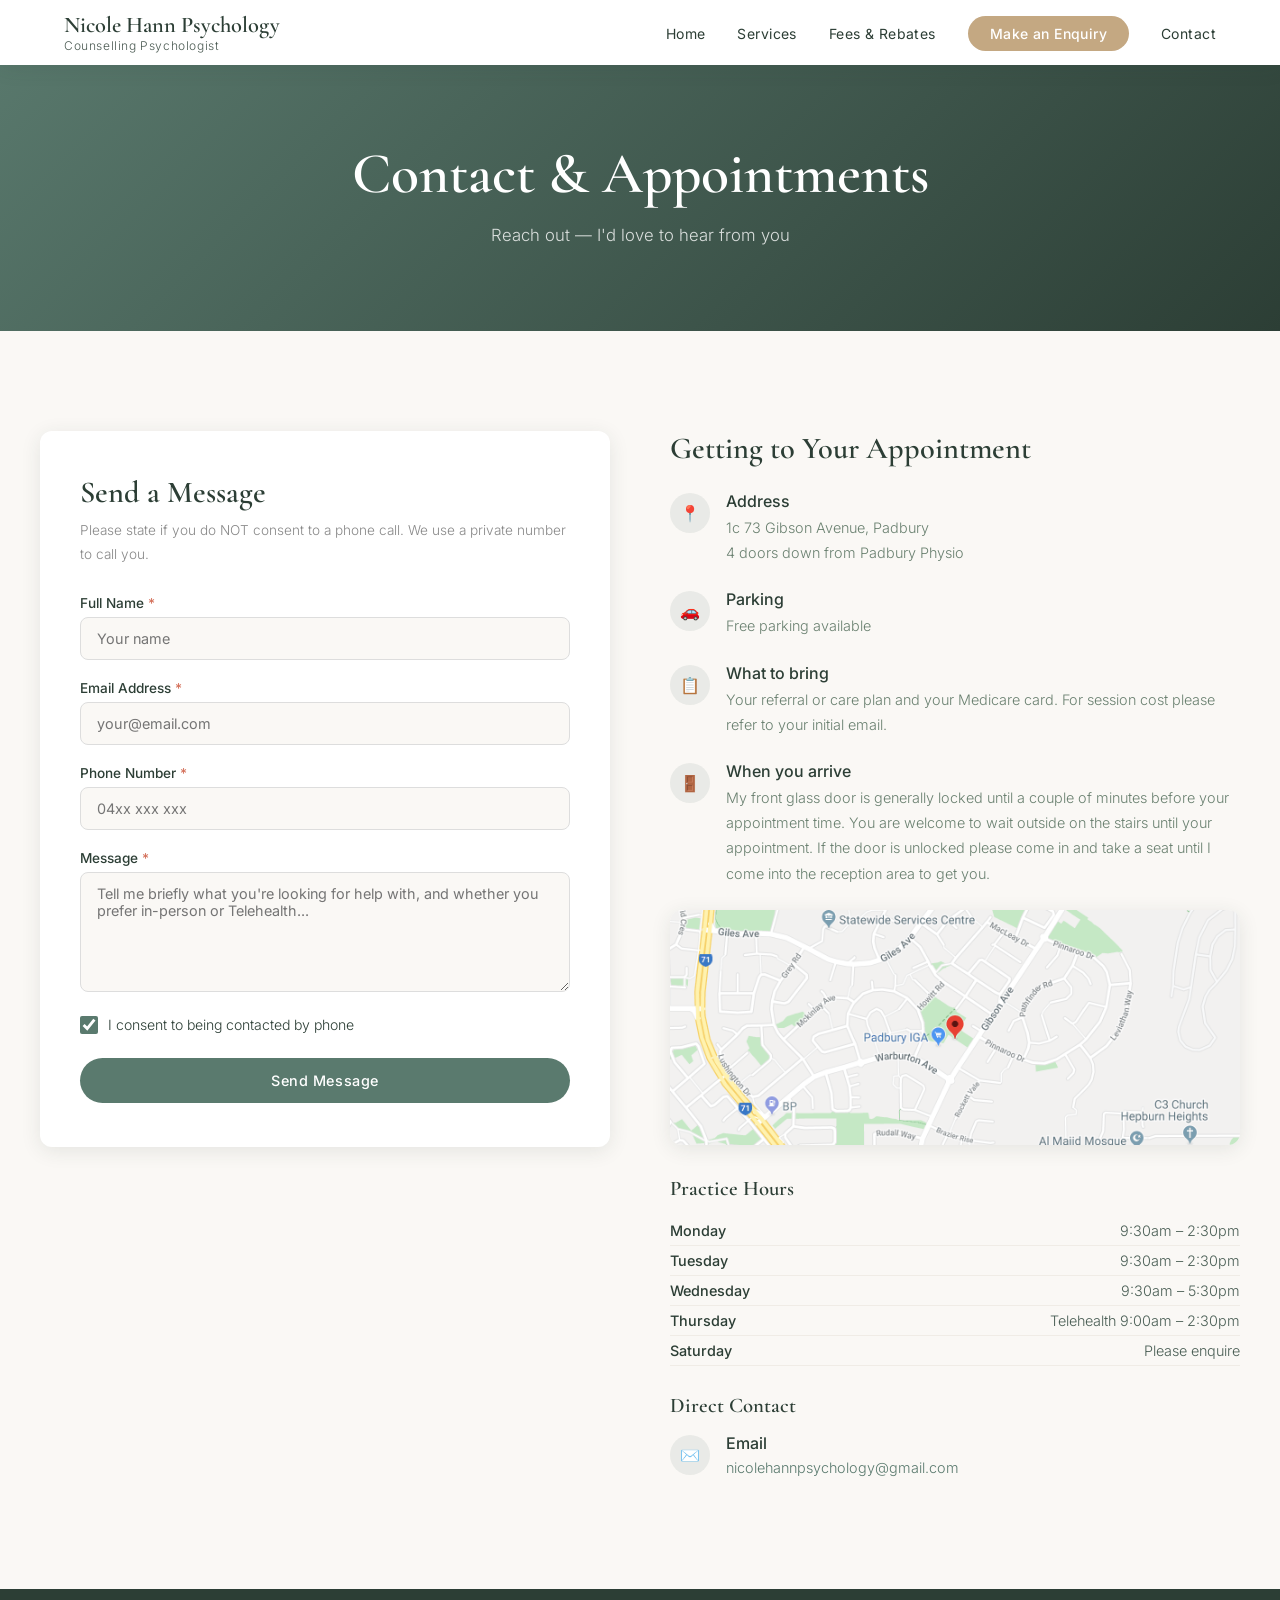
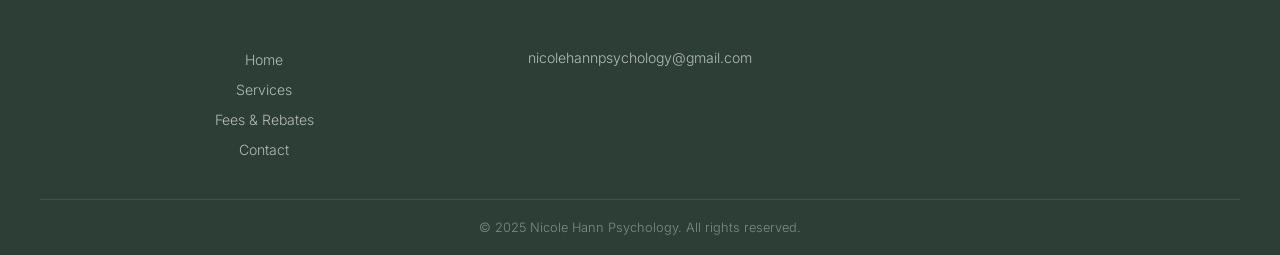
==== commit 298e04ee: "Fix success message - fix ID mismatch and update copy" ====
--- a/contact.html
+++ b/contact.html
@@ -79,10 +79,10 @@
             <button type="submit" class="btn btn-primary" style="width:100%;">Send Message</button>
           </form>
 
-          <div id="formSuccess" class="form-success">
+          <div id="form-success" class="form-success">
             <div class="success-icon">✓</div>
-            <h3>Thank you!</h3>
-            <p>We'll be in touch soon.</p>
+            <h3>Message Sent!</h3>
+            <p>Thanks for reaching out. Nicole will be in contact with you shortly.</p>
           </div>
         </div>
 
--- a/css/style.css
+++ b/css/style.css
@@ -161,13 +161,14 @@
   padding: 4px;
   background: none;
   border: none;
+  z-index: 1001;
 }
 
 .hamburger span {
   display: block;
   width: 24px;
   height: 2px;
-  background: var(--white);
+  background: var(--dark);
   transition: var(--transition);
   border-radius: 2px;
 }
@@ -181,16 +182,25 @@
 .hamburger.open span:nth-child(3) { transform: rotate(-45deg) translate(5px, -5px); }
 
 .mobile-menu {
-  display: none;
-  flex-direction: column;
+  display: flex;
+  position: fixed;
+  top: 70px;
+  left: 0;
+  right: 0;
   background: var(--white);
-  padding: 20px 24px;
+  padding: 0 24px;
   gap: 16px;
   box-shadow: 0 8px 24px rgba(0,0,0,0.1);
+  z-index: 999;
+  flex-direction: column;
+  max-height: 0;
+  overflow: hidden;
+  transition: max-height 0.3s ease, padding 0.3s ease;
 }
 
 .mobile-menu.open {
-  display: flex;
+  max-height: 500px;
+  padding: 20px 24px;
 }
 
 .mobile-menu a {
@@ -457,6 +467,13 @@
   margin-bottom: 18px;
 }
 
+/* About layout — stacked on mobile, side-by-side on desktop */
+.about-layout {
+  display: flex;
+  flex-direction: column;
+  gap: 0;
+}
+
 .about-img {
   border-radius: 0;
   overflow: hidden;
@@ -467,9 +484,37 @@
 
 .about-img img {
   width: 100%;
-  height: 400px;
-  object-fit: cover;
-  object-position: top;
+  height: auto;
+  object-fit: contain;
+  object-position: center;
+}
+
+@media (min-width: 768px) {
+  .about-layout {
+    flex-direction: row;
+    align-items: flex-start;
+    gap: 48px;
+  }
+
+  .about-img {
+    width: 380px;
+    min-width: 320px;
+    flex-shrink: 0;
+    margin-left: 0;
+  }
+
+  .about-img img {
+    width: 100%;
+    height: auto;
+    max-height: 480px;
+    object-fit: cover;
+    object-position: center;
+    border-radius: 8px;
+  }
+
+  .about-text {
+    flex: 1;
+  }
 }
 
 /* ===== FOCUS AREAS ===== */
@@ -928,12 +973,8 @@
   padding-bottom: 40px;
 }
 
-.footer-brand .footer-logo {
-  font-family: 'Cormorant Garamond', serif;
-  font-size: 1.5rem;
-  font-weight: 600;
-  color: var(--white);
-  margin-bottom: 6px;
+.footer-brand {
+  display: none;
 }
 
 .footer-brand p {
@@ -1047,7 +1088,7 @@
   }
 
   .about-img img {
-    height: 340px;
+    height: auto;
   }
 
   .fee-cards {
@@ -1069,3 +1110,5 @@
     width: min(360px, 85vw);
   }
 }
+/* Cache bust 1785188677 */
+/* Forced rebuild at Mon Jul 27 22:01:36 UTC 2026 */
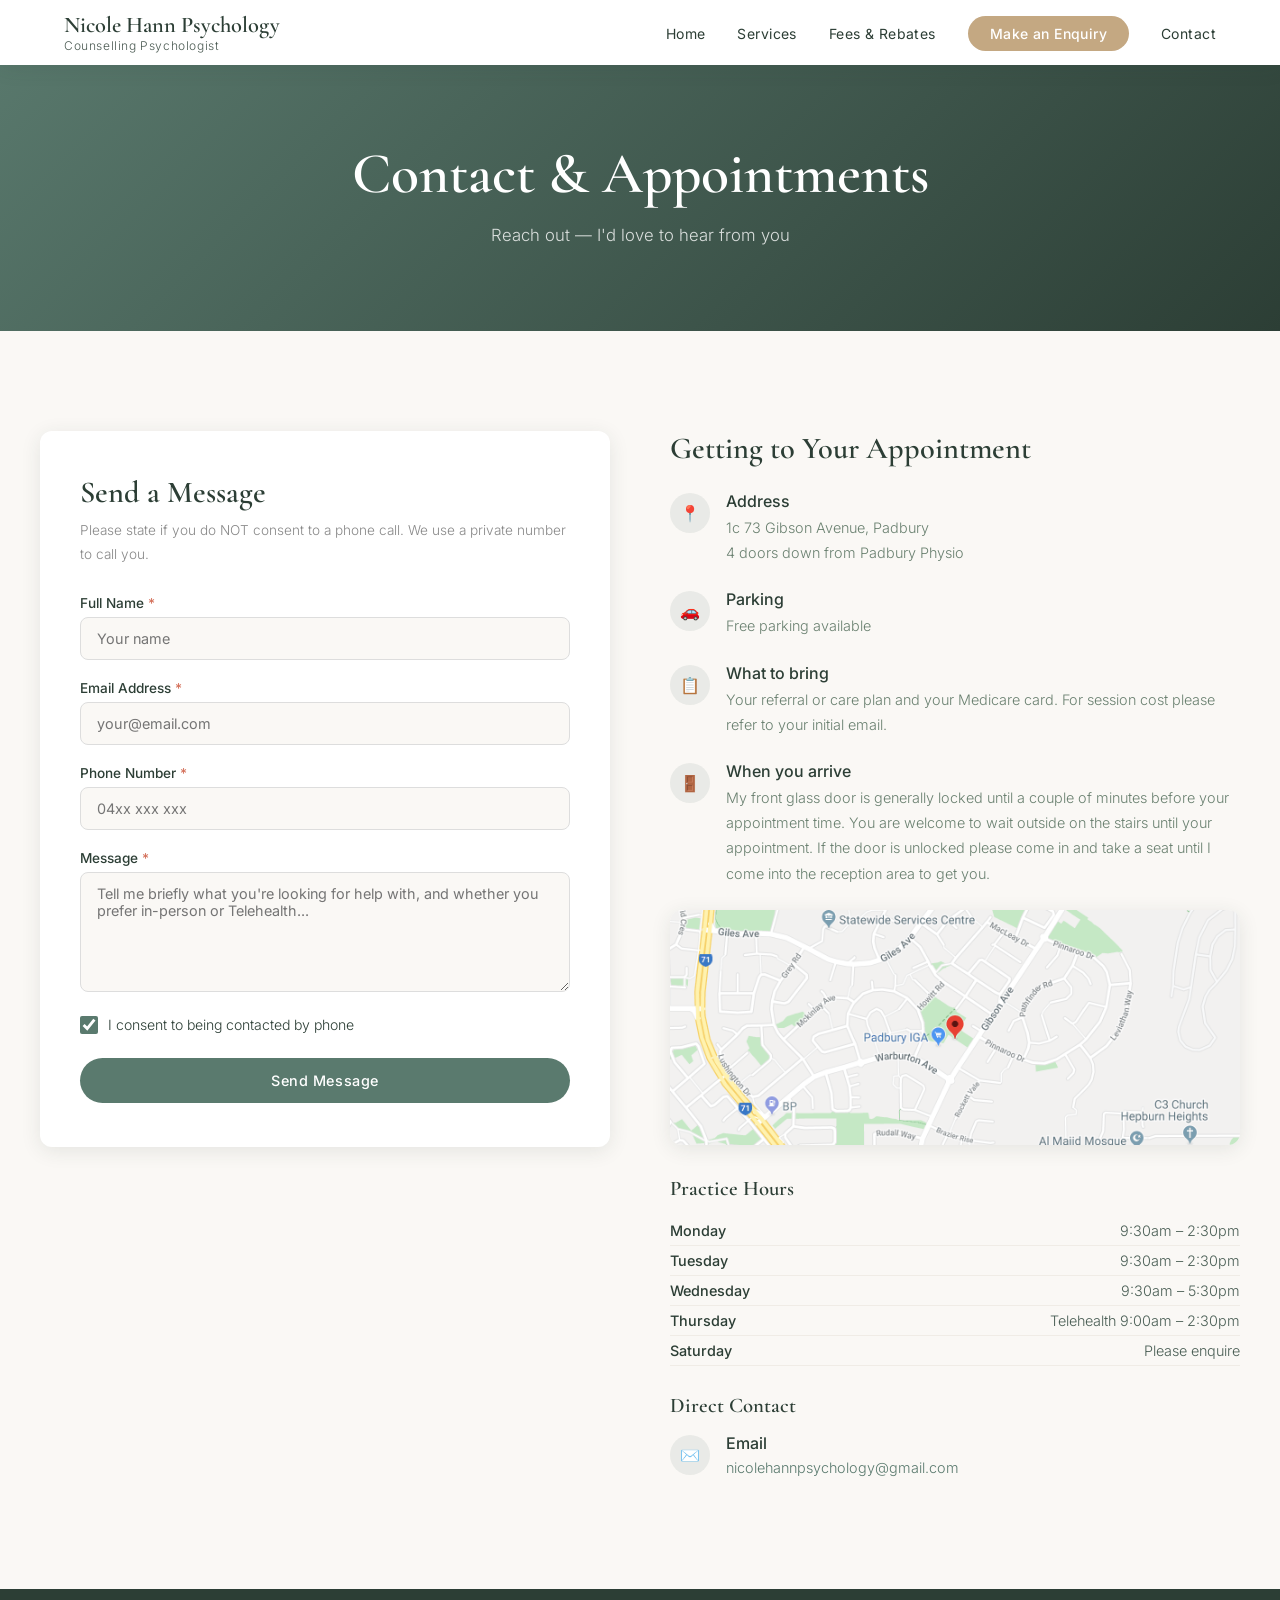
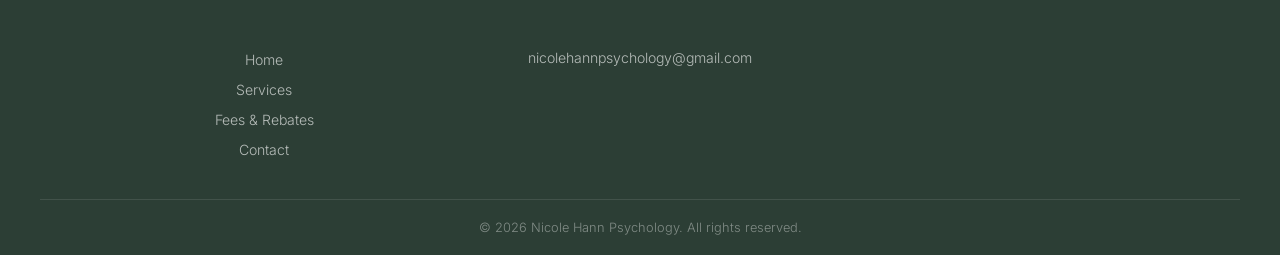
==== commit 6105d7af: "Fix contact form API (name field mismatch), update copyright to 2026" ====
--- a/contact.html
+++ b/contact.html
@@ -174,7 +174,7 @@
       </div>
     </div>
     <div class="footer-bottom">
-      &copy; 2025 Nicole Hann Psychology. All rights reserved.
+      &copy; 2026 Nicole Hann Psychology. All rights reserved.
     </div>
   </footer>
 
